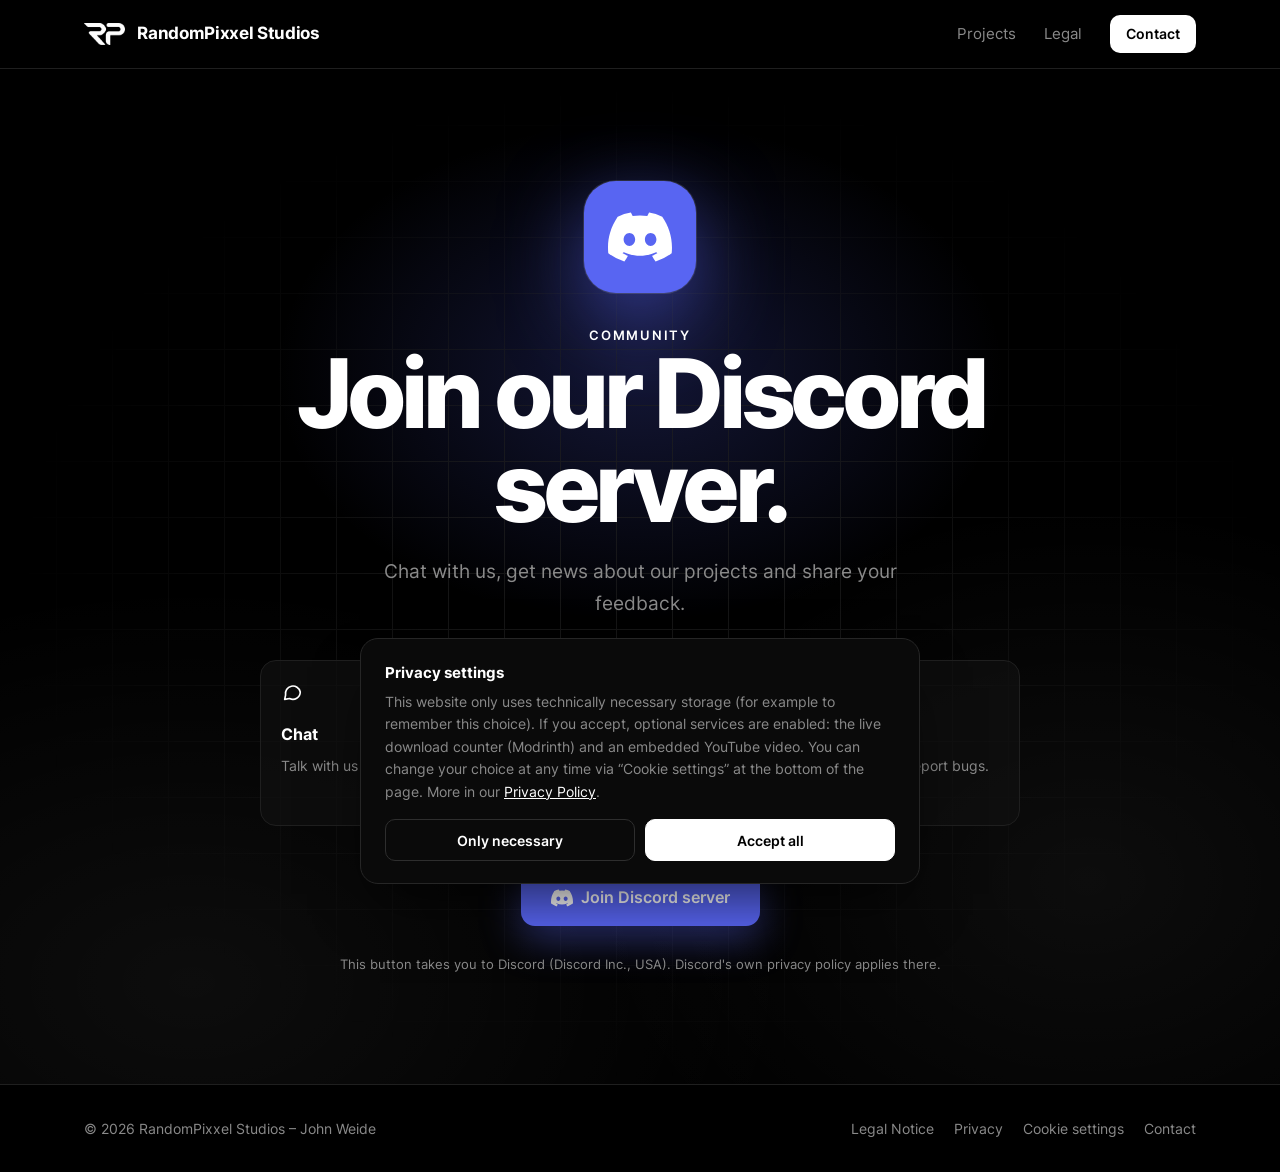
==== discord/index.html @ 53268e94 "Redesign Discord join page" ====
<!doctype html>
<html lang="en">
<head>
  <meta charset="utf-8">
  <meta name="viewport" content="width=device-width,initial-scale=1">
  <title>Join our Discord – RandomPixxel Studios</title>
  <meta name="description" content="Join the RandomPixxel Studios Discord server.">
  <meta name="theme-color" content="#000000">
  <meta property="og:type" content="website">
  <meta property="og:site_name" content="RandomPixxel Studios">
  <meta property="og:title" content="Join our Discord – RandomPixxel Studios">
  <meta property="og:description" content="Join the RandomPixxel Studios Discord server.">
  <meta property="og:url" content="https://randompixelstudios.github.io/discord/">
  <meta property="og:image" content="https://randompixelstudios.github.io/assets/og-image.jpg">
  <meta property="og:image:width" content="1200">
  <meta property="og:image:height" content="630">
  <meta name="twitter:card" content="summary_large_image">
  <link rel="canonical" href="https://randompixelstudios.github.io/discord/">
  <link rel="stylesheet" href="/assets/fonts.css">
  <link rel="stylesheet" href="/style.css?v=9">
  <link rel="icon" href="/assets/favicon.png">
  <script src="/assets/consent.js?v=3" defer></script>
  <script src="/assets/menu.js?v=1" defer></script>
</head>
<body>
  <header>
    <div class="wrap">
      <a class="logo" href="/"><img src="/assets/logo.png" alt="RP">RandomPixxel Studios</a>
      <button class="menu" type="button" aria-label="Menu" aria-expanded="false"><svg viewBox="0 0 24 24"><path d="M4 7h16M4 12h16M4 17h16"/></svg></button>
      <nav>
        <a href="/#projects">Projects</a>
        <a href="/legal.html">Legal</a>
        <a class="btn sm" href="/#contact">Contact</a>
      </nav>
    </div>
  </header>

  <main>
    <section class="hero dc">
      <div class="bg"></div>
      <div class="wrap">
        <div class="dc-logo">
          <svg viewBox="0 0 24 24" aria-hidden="true"><path d="M20.32 4.37a19.8 19.8 0 0 0-4.89-1.52.07.07 0 0 0-.08.04c-.21.38-.44.87-.61 1.25a18.27 18.27 0 0 0-5.49 0 12.64 12.64 0 0 0-.62-1.25.08.08 0 0 0-.08-.04 19.74 19.74 0 0 0-4.89 1.52.07.07 0 0 0-.03.03C.53 9.05-.32 13.58.1 18.06a.08.08 0 0 0 .03.06 19.9 19.9 0 0 0 5.99 3.03.08.08 0 0 0 .08-.03c.46-.63.87-1.3 1.23-1.99a.08.08 0 0 0-.04-.11 13.1 13.1 0 0 1-1.87-.89.08.08 0 0 1-.01-.13l.37-.29a.07.07 0 0 1 .08-.01c3.93 1.79 8.18 1.79 12.06 0a.07.07 0 0 1 .08.01l.37.29a.08.08 0 0 1-.01.13c-.6.35-1.22.65-1.87.89a.08.08 0 0 0-.04.11c.36.7.77 1.36 1.23 1.99a.08.08 0 0 0 .08.03 19.84 19.84 0 0 0 6-3.03.08.08 0 0 0 .03-.05c.5-5.18-.84-9.67-3.55-13.66a.06.06 0 0 0-.03-.03zM8.02 15.33c-1.18 0-2.16-1.08-2.16-2.42 0-1.33.96-2.42 2.16-2.42 1.21 0 2.18 1.1 2.16 2.42 0 1.34-.96 2.42-2.16 2.42zm7.97 0c-1.18 0-2.15-1.08-2.15-2.42 0-1.33.95-2.42 2.15-2.42 1.21 0 2.18 1.1 2.16 2.42 0 1.34-.95 2.42-2.16 2.42z"/></svg>
        </div>
        <div class="kicker">Community</div>
        <h1>Join our Discord server.</h1>
        <p class="lead">Chat with us, get news about our projects and share your feedback.</p>
        <div class="dc-perks">
          <div class="dc-perk">
            <svg viewBox="0 0 24 24" aria-hidden="true"><path d="M21 12a8 8 0 0 1-11.6 7.1L4 20l1-4.6A8 8 0 1 1 21 12z"/></svg>
            <b>Chat</b>
            <span>Talk with us and other users.</span>
          </div>
          <div class="dc-perk">
            <svg viewBox="0 0 24 24" aria-hidden="true"><path d="M6 8a6 6 0 0 1 12 0c0 7 3 9 3 9H3s3-2 3-9"/><path d="M10.3 21a1.9 1.9 0 0 0 3.4 0"/></svg>
            <b>News</b>
            <span>Hear about updates to our projects.</span>
          </div>
          <div class="dc-perk">
            <svg viewBox="0 0 24 24" aria-hidden="true"><path d="M12 3l2.7 5.6 6.1.9-4.4 4.3 1 6.1L12 17l-5.4 2.9 1-6.1-4.4-4.3 6.1-.9z"/></svg>
            <b>Feedback</b>
            <span>Share ideas and report bugs.</span>
          </div>
        </div>
        <a class="btn dc-btn" href="https://discord.gg/CZ9Mr7epqj" rel="noopener">
          <svg viewBox="0 0 24 24" aria-hidden="true"><path d="M20.32 4.37a19.8 19.8 0 0 0-4.89-1.52.07.07 0 0 0-.08.04c-.21.38-.44.87-.61 1.25a18.27 18.27 0 0 0-5.49 0 12.64 12.64 0 0 0-.62-1.25.08.08 0 0 0-.08-.04 19.74 19.74 0 0 0-4.89 1.52.07.07 0 0 0-.03.03C.53 9.05-.32 13.58.1 18.06a.08.08 0 0 0 .03.06 19.9 19.9 0 0 0 5.99 3.03.08.08 0 0 0 .08-.03c.46-.63.87-1.3 1.23-1.99a.08.08 0 0 0-.04-.11 13.1 13.1 0 0 1-1.87-.89.08.08 0 0 1-.01-.13l.37-.29a.07.07 0 0 1 .08-.01c3.93 1.79 8.18 1.79 12.06 0a.07.07 0 0 1 .08.01l.37.29a.08.08 0 0 1-.01.13c-.6.35-1.22.65-1.87.89a.08.08 0 0 0-.04.11c.36.7.77 1.36 1.23 1.99a.08.08 0 0 0 .08.03 19.84 19.84 0 0 0 6-3.03.08.08 0 0 0 .03-.05c.5-5.18-.84-9.67-3.55-13.66a.06.06 0 0 0-.03-.03zM8.02 15.33c-1.18 0-2.16-1.08-2.16-2.42 0-1.33.96-2.42 2.16-2.42 1.21 0 2.18 1.1 2.16 2.42 0 1.34-.96 2.42-2.16 2.42zm7.97 0c-1.18 0-2.15-1.08-2.15-2.42 0-1.33.95-2.42 2.15-2.42 1.21 0 2.18 1.1 2.16 2.42 0 1.34-.95 2.42-2.16 2.42z"/></svg>
          Join Discord server
        </a>
        <br>
        <p class="notice">
          This button takes you to Discord (Discord Inc., USA). Discord's own
          <a href="https://discord.com/privacy">privacy policy</a> applies there.
        </p>
      </div>
    </section>
  </main>

  <footer>
    <div class="wrap">
      <span>© 2026 RandomPixxel Studios – John Weide</span>
      <nav>
        <a href="/legal.html#website">Legal Notice</a>
        <a href="/legal.html#website-privacy">Privacy</a>
        <a href="#" data-cookie-settings>Cookie settings</a>
        <a href="mailto:randompixxelstudios@gmail.com">Contact</a>
      </nav>
    </div>
  </footer>
</body>
</html>
---- assets/fonts.css ----
/* Inter (SIL Open Font License 1.1, see fonts/LICENSE.txt) – self-hosted, no third-party requests */
@font-face{font-family:"Inter";font-style:normal;font-weight:400;font-display:swap;src:url(/assets/fonts/inter-400.woff2) format("woff2")}
@font-face{font-family:"Inter";font-style:normal;font-weight:500;font-display:swap;src:url(/assets/fonts/inter-500.woff2) format("woff2")}
@font-face{font-family:"Inter";font-style:normal;font-weight:600;font-display:swap;src:url(/assets/fonts/inter-600.woff2) format("woff2")}
@font-face{font-family:"Inter";font-style:normal;font-weight:700;font-display:swap;src:url(/assets/fonts/inter-700.woff2) format("woff2")}
@font-face{font-family:"Inter";font-style:normal;font-weight:800;font-display:swap;src:url(/assets/fonts/inter-800.woff2) format("woff2")}
---- style.css ----
:root{--bg:#000000;--bg2:#0a0a0a;--bg3:#111111;--fg:#ffffff;--muted:#8a8a8a;--line:#1f1f1f;--accent:#ffffff;--accent2:#d4d4d8;--accent3:#a1a1aa;color-scheme:dark}
*{box-sizing:border-box}html{scroll-behavior:smooth}
body{margin:0;background:var(--bg);color:var(--fg);font:16px/1.65 "Inter",system-ui,sans-serif;-webkit-font-smoothing:antialiased}
a{color:inherit;text-decoration:none}img{display:block;max-width:100%}
.wrap{max-width:1160px;margin:0 auto;padding:0 24px}
header{position:sticky;top:0;z-index:10;backdrop-filter:saturate(180%) blur(16px);background:rgba(0,0,0,.72);border-bottom:1px solid var(--line)}
header .wrap{display:flex;justify-content:space-between;align-items:center;height:68px}
.logo{display:flex;align-items:center;gap:12px;font-weight:700;letter-spacing:-.02em;font-size:1.05rem}
.logo img{height:22px;width:auto}
header nav{display:flex;gap:28px;align-items:center}header nav a{color:var(--muted);font-size:.92rem;transition:color .2s}header nav a:hover{color:var(--fg)}
.btn{display:inline-flex;align-items:center;gap:8px;height:44px;padding:0 20px;border-radius:12px;background:var(--fg);color:var(--bg)!important;font-weight:600;font-size:.92rem;transition:transform .2s,opacity .2s}
.btn:hover{transform:translateY(-1px);opacity:.9}.btn.ghost{background:transparent;color:var(--fg)!important;border:1px solid #2e2e2e}.btn.sm{height:38px;padding:0 16px;font-size:.88rem;border-radius:10px}
.hero{position:relative;padding:128px 0 104px;overflow:hidden}
.hero .bg{position:absolute;inset:0;pointer-events:none;background:radial-gradient(600px 400px at 15% 10%,rgba(255,255,255,.06),transparent),radial-gradient(500px 380px at 85% 30%,rgba(255,255,255,.06),transparent),radial-gradient(500px 300px at 50% 100%,rgba(255,255,255,.06),transparent)}
.hero .bg::after{content:"";position:absolute;inset:0;background-image:linear-gradient(var(--line) 1px,transparent 1px),linear-gradient(90deg,var(--line) 1px,transparent 1px);background-size:56px 56px;-webkit-mask-image:radial-gradient(ellipse at center,#000 20%,transparent 70%);mask-image:radial-gradient(ellipse at center,#000 20%,transparent 70%);opacity:.7}
.hero .wrap{position:relative}
h1{font-size:clamp(3rem,8vw,6rem);line-height:.98;letter-spacing:-.055em;margin:0 0 26px;max-width:900px;font-weight:800}
.grad{color:var(--muted)}
.lead{font-size:1.2rem;color:var(--muted);max-width:580px;margin:0}
section{padding:104px 0}
.kicker{font-size:.8rem;font-weight:600;letter-spacing:.14em;text-transform:uppercase;color:var(--accent)}
h2{font-size:clamp(2rem,4.5vw,3rem);letter-spacing:-.04em;line-height:1.08;margin:12px 0 16px}
.sub{color:var(--muted);max-width:560px;margin:0 0 48px;font-size:1.05rem}
.featured{display:grid;grid-template-columns:.85fr 1.15fr;border:1px solid var(--line);border-radius:28px;overflow:hidden;background:var(--bg2);transition:border-color .3s,transform .3s;margin-bottom:20px}
.featured:hover{border-color:#3a3a3a;transform:translateY(-3px)}
.featured .txt{padding:44px;display:flex;flex-direction:column;gap:18px}
.featured .top{display:flex;align-items:center;gap:14px}.featured .top img{width:56px;height:56px;border-radius:14px}
.tags{display:flex;gap:8px;flex-wrap:wrap}.tag{font-size:.75rem;color:var(--muted);border:1px solid var(--line);border-radius:999px;padding:3px 11px}
.featured h3{margin:0;font-size:1.6rem;letter-spacing:-.03em}.featured p{margin:0;color:var(--muted)}
.featured .links{margin-top:auto;display:flex;gap:10px;flex-wrap:wrap;padding-top:8px}
.featured .pic{position:relative;min-height:340px;background:var(--bg3)}.featured .pic img{position:absolute;inset:0;width:100%;height:100%;object-fit:cover}
.featured .pic.contain{display:grid;place-items:center;padding:40px;background:radial-gradient(circle at 50% 50%,rgba(255,255,255,.06),transparent 70%),var(--bg3)}
.featured .pic.contain img{position:static;width:auto;height:auto;max-width:100%;object-fit:contain;image-rendering:pixelated}
.stat{font-size:.85rem;color:var(--muted)}.stat b{color:var(--fg)}
.contact{position:relative;border-radius:28px;padding:64px 48px;text-align:center;overflow:hidden;background:var(--bg2);border:1px solid var(--line)}
.contact::before{content:"";position:absolute;inset:0;background:radial-gradient(500px 260px at 50% 0%,rgba(255,255,255,.06),transparent);pointer-events:none}
.contact>*{position:relative}.contact .sub{margin:0 auto 32px}
.kofi{margin:24px 0 0;display:flex;justify-content:center}
footer{border-top:1px solid var(--line);padding:32px 0;color:var(--muted);font-size:.88rem}
footer .wrap{display:flex;justify-content:space-between;flex-wrap:wrap;gap:12px}footer nav{display:flex;gap:20px;flex-wrap:wrap}footer a:hover{color:var(--fg)}
.legal{max-width:820px;padding:64px 24px 104px}.legal h1{font-size:clamp(2.2rem,5vw,3rem);margin-bottom:28px}
.tabs{display:flex;gap:6px;padding:6px;border:1px solid var(--line);border-radius:14px;background:var(--bg2);margin-bottom:48px;overflow-x:auto;position:sticky;top:80px;z-index:5}
.tabs a{flex:1;white-space:nowrap;text-align:center;padding:10px 16px;border-radius:10px;color:var(--muted);font-weight:500;font-size:.92rem;transition:background .2s,color .2s}
.tabs a:hover{color:var(--fg)}.tabs a.on{background:var(--bg3);color:var(--fg);box-shadow:inset 0 0 0 1px #2e2e2e}
.panel h2{font-size:1.9rem;margin:0 0 6px}.panel h2:not(:first-child){margin-top:64px;padding-top:48px;border-top:1px solid var(--line)}
.panel h3{margin:32px 0 8px;font-size:1.08rem;letter-spacing:-.01em}
.panel p,.panel li{color:var(--muted)}.panel a{color:var(--accent)}.panel .meta{font-size:.88rem;margin-bottom:24px}
.js .panel{display:none}.js .panel.on{display:block}
.featured .links{align-items:center}
a.pic{display:block}
.play img{height:58px;width:auto;margin:-9px -6px}
.soon{font-size:1.1rem;font-weight:600;color:var(--fg)!important}
.pic.video{display:grid;place-items:center;aspect-ratio:16/9;min-height:0}
.pic.video iframe{position:absolute;inset:0;width:100%;height:100%;border:0}
.yt-placeholder{padding:32px;text-align:center;display:grid;gap:16px;justify-items:center;max-width:380px}
.yt-placeholder p{margin:0;color:var(--muted);font-size:.92rem}
.menu{display:none;width:40px;height:40px;padding:8px;border:1px solid var(--line);border-radius:10px;background:transparent;cursor:pointer}
.menu svg{width:100%;height:100%;stroke:var(--fg);stroke-width:2;stroke-linecap:round;fill:none}
.notfound{min-height:60vh;display:grid;align-content:center;padding:96px 0}
.notfound .lead{margin:0 0 32px}
@media(max-width:880px){.featured{grid-template-columns:1fr}.featured .pic{min-height:220px;order:-1}.menu{display:block}header nav{display:none}header.open nav{display:flex;position:absolute;top:68px;left:0;right:0;flex-direction:column;align-items:stretch;gap:4px;padding:12px 24px 20px;background:#000;border-bottom:1px solid var(--line)}header.open nav a{padding:10px 0;font-size:1rem}header.open nav .btn{justify-content:center;margin-top:8px}.hero{padding:88px 0 64px}section{padding:72px 0}.featured .txt{padding:28px}.contact{padding:40px 24px}}
.notice{font-size:.8rem;color:var(--muted);border-left:2px solid #3a3a3a;padding:2px 0 2px 12px}
.panel .notice{margin:0 0 8px}
.dc{text-align:center;padding:112px 0 96px;min-height:calc(100vh - 140px);display:grid;align-content:center}
.dc .bg{background:radial-gradient(520px 360px at 50% 30%,rgba(88,101,242,.22),transparent 70%),radial-gradient(600px 400px at 15% 90%,rgba(255,255,255,.05),transparent),radial-gradient(500px 380px at 85% 80%,rgba(255,255,255,.05),transparent)}
.dc h1{margin:0 auto 22px}.dc .lead{margin:0 auto 40px}
.dc-logo{width:112px;height:112px;margin:0 auto 32px;display:grid;place-items:center;border-radius:32px;background:#5865f2;box-shadow:0 0 0 1px rgba(255,255,255,.12),0 24px 80px rgba(88,101,242,.55);animation:dc-float 5s ease-in-out infinite}
.dc-logo svg{width:64px;height:64px;fill:#fff}
@keyframes dc-float{0%,100%{transform:translateY(0) rotate(-3deg)}50%{transform:translateY(-12px) rotate(3deg)}}
.dc-perks{display:grid;grid-template-columns:repeat(3,1fr);gap:16px;max-width:760px;margin:0 auto 44px;text-align:left}
.dc-perk{background:rgba(17,17,17,.7);border:1px solid var(--line);border-radius:16px;padding:20px;transition:border-color .2s,transform .2s}
.dc-perk:hover{border-color:#3a3a3a;transform:translateY(-2px)}
.dc-perk svg{width:22px;height:22px;stroke:var(--fg);fill:none;stroke-width:1.8;stroke-linecap:round;stroke-linejoin:round;margin-bottom:12px}
.dc-perk b{display:block;font-size:.98rem;margin-bottom:4px}.dc-perk span{color:var(--muted);font-size:.88rem;line-height:1.5}
.btn.dc-btn{height:56px;padding:0 30px;font-size:1.02rem;border-radius:14px;background:#5865f2;color:#fff!important;box-shadow:0 12px 40px rgba(88,101,242,.45)}
.btn.dc-btn svg{width:22px;height:22px;fill:#fff}
.dc .notice{display:inline-block;margin-top:28px;border:0;padding:0}
@media(max-width:700px){.dc{padding:72px 0 64px}.dc-perks{grid-template-columns:1fr}.dc-logo{width:92px;height:92px;border-radius:26px}.dc-logo svg{width:52px;height:52px}}
@media(prefers-reduced-motion:reduce){.dc-logo{animation:none}}
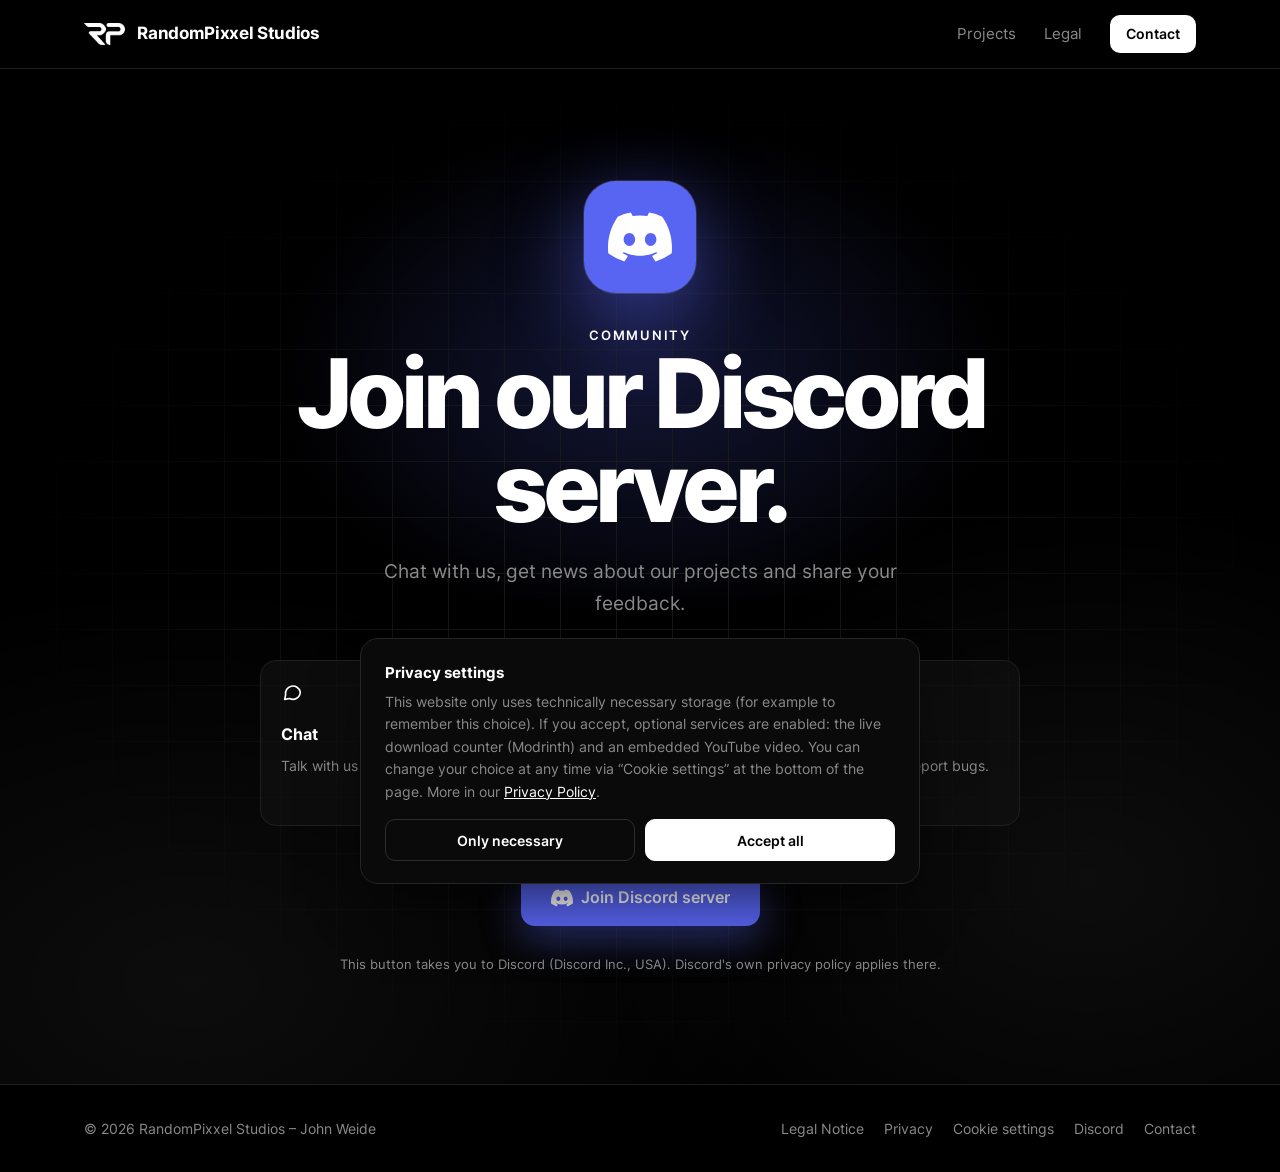
==== commit 0c10193e: "Accessibility, SEO and asset improvements" ====
--- a/discord/index.html
+++ b/discord/index.html
@@ -17,15 +17,17 @@
   <meta name="twitter:card" content="summary_large_image">
   <link rel="canonical" href="https://randompixelstudios.github.io/discord/">
   <link rel="stylesheet" href="/assets/fonts.css">
-  <link rel="stylesheet" href="/style.css?v=9">
+  <link rel="stylesheet" href="/style.css?v=10">
   <link rel="icon" href="/assets/favicon.png">
+  <link rel="apple-touch-icon" href="/assets/apple-touch-icon.png">
   <script src="/assets/consent.js?v=3" defer></script>
   <script src="/assets/menu.js?v=1" defer></script>
 </head>
 <body>
+  <a class="skip" href="#main">Skip to content</a>
   <header>
     <div class="wrap">
-      <a class="logo" href="/"><img src="/assets/logo.png" alt="RP">RandomPixxel Studios</a>
+      <a class="logo" href="/"><img src="/assets/logo.png" alt="" width="41" height="22">RandomPixxel Studios</a>
       <button class="menu" type="button" aria-label="Menu" aria-expanded="false"><svg viewBox="0 0 24 24"><path d="M4 7h16M4 12h16M4 17h16"/></svg></button>
       <nav>
         <a href="/#projects">Projects</a>
@@ -35,7 +37,7 @@
     </div>
   </header>
 
-  <main>
+  <main id="main">
     <section class="hero dc">
       <div class="bg"></div>
       <div class="wrap">
@@ -82,6 +84,7 @@
         <a href="/legal.html#website">Legal Notice</a>
         <a href="/legal.html#website-privacy">Privacy</a>
         <a href="#" data-cookie-settings>Cookie settings</a>
+        <a href="/discord/">Discord</a>
         <a href="mailto:randompixxelstudios@gmail.com">Contact</a>
       </nav>
     </div>
--- a/style.css
+++ b/style.css
@@ -77,3 +77,7 @@
 .dc .notice{display:inline-block;margin-top:28px;border:0;padding:0}
 @media(max-width:700px){.dc{padding:72px 0 64px}.dc-perks{grid-template-columns:1fr}.dc-logo{width:92px;height:92px;border-radius:26px}.dc-logo svg{width:52px;height:52px}}
 @media(prefers-reduced-motion:reduce){.dc-logo{animation:none}}
+.skip{position:absolute;left:16px;top:-60px;z-index:20;padding:10px 16px;border-radius:10px;background:var(--fg);color:var(--bg);font-weight:600}.skip:focus{top:12px}
+:focus-visible{outline:2px solid var(--fg);outline-offset:3px}
+.pixelated{image-rendering:pixelated}.kofi img{height:36px;width:auto;border:0}
+@media(prefers-reduced-motion:reduce){html{scroll-behavior:auto}*,*::before,*::after{transition:none!important;animation:none!important}}
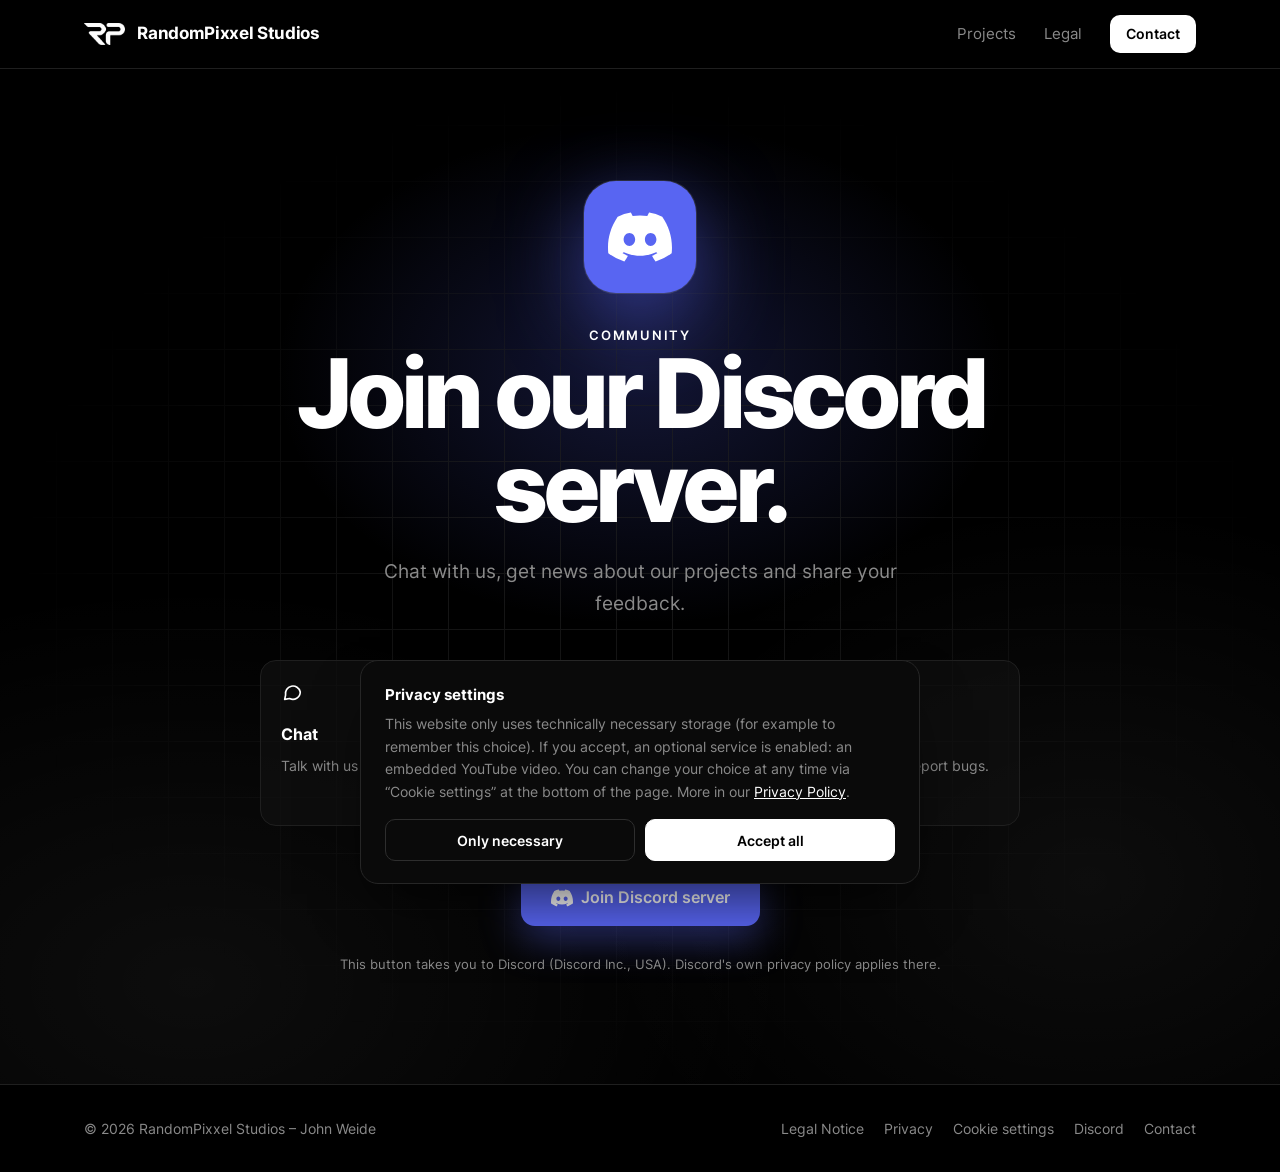
==== commit 85eb13b4: "Scroll reveal, back-to-top, print styles, security.txt, static download count, CI checks" ====
--- a/discord/index.html
+++ b/discord/index.html
@@ -17,10 +17,10 @@
   <meta name="twitter:card" content="summary_large_image">
   <link rel="canonical" href="https://randompixelstudios.github.io/discord/">
   <link rel="stylesheet" href="/assets/fonts.css">
-  <link rel="stylesheet" href="/style.css?v=10">
+  <link rel="stylesheet" href="/style.css?v=12">
   <link rel="icon" href="/assets/favicon.png">
   <link rel="apple-touch-icon" href="/assets/apple-touch-icon.png">
-  <script src="/assets/consent.js?v=3" defer></script>
+  <script src="/assets/consent.js?v=4" defer></script>
   <script src="/assets/menu.js?v=1" defer></script>
 </head>
 <body>
@@ -29,7 +29,7 @@
     <div class="wrap">
       <a class="logo" href="/"><img src="/assets/logo.png" alt="" width="41" height="22">RandomPixxel Studios</a>
       <button class="menu" type="button" aria-label="Menu" aria-expanded="false"><svg viewBox="0 0 24 24"><path d="M4 7h16M4 12h16M4 17h16"/></svg></button>
-      <nav>
+      <nav aria-label="Main">
         <a href="/#projects">Projects</a>
         <a href="/legal.html">Legal</a>
         <a class="btn sm" href="/#contact">Contact</a>
@@ -80,11 +80,11 @@
   <footer>
     <div class="wrap">
       <span>© 2026 RandomPixxel Studios – John Weide</span>
-      <nav>
+      <nav aria-label="Footer">
         <a href="/legal.html#website">Legal Notice</a>
         <a href="/legal.html#website-privacy">Privacy</a>
         <a href="#" data-cookie-settings>Cookie settings</a>
-        <a href="/discord/">Discord</a>
+        <a href="/discord/" aria-current="page">Discord</a>
         <a href="mailto:randompixxelstudios@gmail.com">Contact</a>
       </nav>
     </div>
--- a/style.css
+++ b/style.css
@@ -56,8 +56,11 @@
 .yt-placeholder p{margin:0;color:var(--muted);font-size:.92rem}
 .menu{display:none;width:40px;height:40px;padding:8px;border:1px solid var(--line);border-radius:10px;background:transparent;cursor:pointer}
 .menu svg{width:100%;height:100%;stroke:var(--fg);stroke-width:2;stroke-linecap:round;fill:none}
-.notfound{min-height:60vh;display:grid;align-content:center;padding:96px 0}
-.notfound .lead{margin:0 0 32px}
+.notfound{min-height:calc(100vh - 140px);display:grid;align-content:center;padding:96px 0;text-align:center}
+.notfound h1,.notfound .lead{margin-left:auto;margin-right:auto}.notfound .lead{margin-bottom:36px}
+.nf-code{font-size:clamp(7rem,24vw,15rem);font-weight:800;line-height:.9;letter-spacing:-.06em;margin-bottom:24px;color:transparent;-webkit-text-stroke:2px #3a3a3a;text-shadow:6px 6px 0 var(--bg3);animation:nf-glitch 4s steps(1) infinite}
+.nf-links{display:flex;gap:10px;flex-wrap:wrap;justify-content:center}
+@keyframes nf-glitch{0%,92%,100%{transform:none}93%{transform:translate(-4px,2px)}95%{transform:translate(4px,-2px)}97%{transform:translate(-2px,0)}}
 @media(max-width:880px){.featured{grid-template-columns:1fr}.featured .pic{min-height:220px;order:-1}.menu{display:block}header nav{display:none}header.open nav{display:flex;position:absolute;top:68px;left:0;right:0;flex-direction:column;align-items:stretch;gap:4px;padding:12px 24px 20px;background:#000;border-bottom:1px solid var(--line)}header.open nav a{padding:10px 0;font-size:1rem}header.open nav .btn{justify-content:center;margin-top:8px}.hero{padding:88px 0 64px}section{padding:72px 0}.featured .txt{padding:28px}.contact{padding:40px 24px}}
 .notice{font-size:.8rem;color:var(--muted);border-left:2px solid #3a3a3a;padding:2px 0 2px 12px}
 .panel .notice{margin:0 0 8px}
@@ -81,3 +84,16 @@
 :focus-visible{outline:2px solid var(--fg);outline-offset:3px}
 .pixelated{image-rendering:pixelated}.kofi img{height:36px;width:auto;border:0}
 @media(prefers-reduced-motion:reduce){html{scroll-behavior:auto}*,*::before,*::after{transition:none!important;animation:none!important}}
+.featured.reveal{opacity:0;transform:translateY(28px);transition:opacity .7s ease,transform .7s ease,border-color .3s}.featured.reveal.in{opacity:1;transform:none}.featured.reveal.in:hover{transform:translateY(-3px)}
+header nav a[aria-current="page"]{color:var(--fg)}
+.totop{position:fixed;right:20px;bottom:20px;z-index:9;width:46px;height:46px;display:grid;place-items:center;border-radius:12px;border:1px solid #2e2e2e;background:rgba(10,10,10,.85);backdrop-filter:blur(8px);cursor:pointer;opacity:0;visibility:hidden;transform:translateY(8px);transition:opacity .2s,transform .2s,visibility .2s}
+.totop.show{opacity:1;visibility:visible;transform:none}.totop:hover{border-color:#555}
+.totop svg{width:20px;height:20px;stroke:var(--fg);stroke-width:2;fill:none;stroke-linecap:round;stroke-linejoin:round}
+@media print{
+  :root{--bg:#fff;--bg2:#fff;--bg3:#fff;--fg:#000;--muted:#222;--line:#ccc;--accent:#000;color-scheme:light}
+  body{background:#fff;color:#000;font-size:11pt}
+  header,footer,.tabs,.skip,.totop,.rp-cc{display:none!important}
+  .js .panel{display:block!important}.legal{padding:0;max-width:none}
+  .panel h2:not(:first-child),#p-cdm,#p-xtoxray{break-before:page}
+  .panel a{text-decoration:underline}
+}
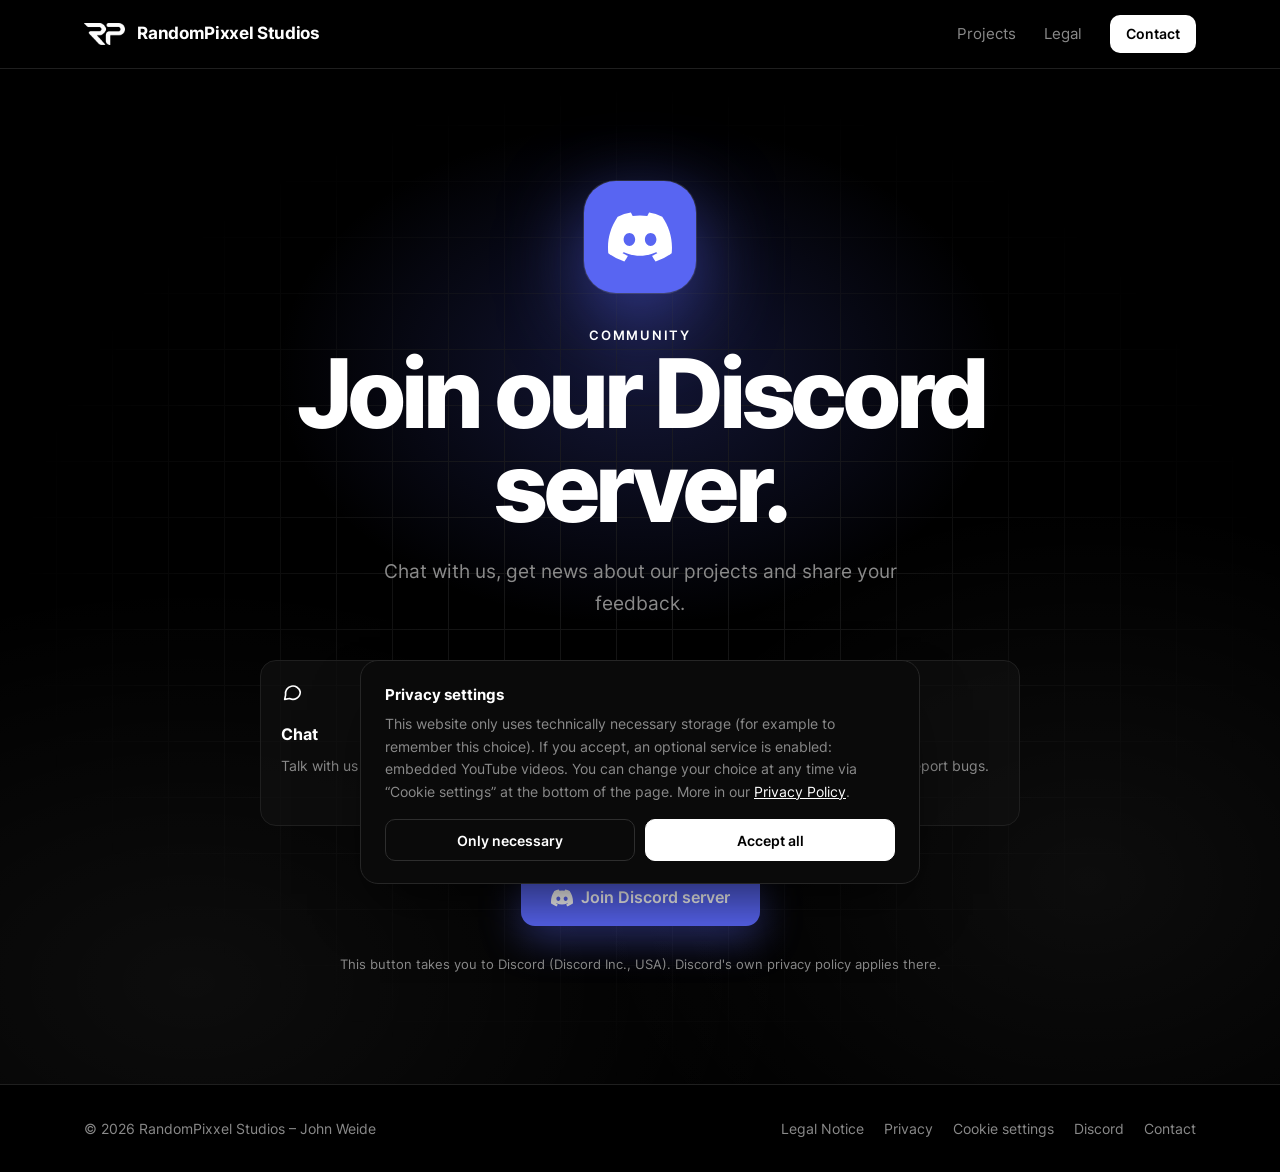
==== commit f9a3a421: "X To Xray: image slideshow and videos" ====
--- a/discord/index.html
+++ b/discord/index.html
@@ -17,10 +17,10 @@
   <meta name="twitter:card" content="summary_large_image">
   <link rel="canonical" href="https://randompixelstudios.github.io/discord/">
   <link rel="stylesheet" href="/assets/fonts.css">
-  <link rel="stylesheet" href="/style.css?v=12">
+  <link rel="stylesheet" href="/style.css?v=14">
   <link rel="icon" href="/assets/favicon.png">
   <link rel="apple-touch-icon" href="/assets/apple-touch-icon.png">
-  <script src="/assets/consent.js?v=4" defer></script>
+  <script src="/assets/consent.js?v=5" defer></script>
   <script src="/assets/menu.js?v=1" defer></script>
 </head>
 <body>
--- a/style.css
+++ b/style.css
@@ -97,3 +97,10 @@
   .panel h2:not(:first-child),#p-cdm,#p-xtoxray{break-before:page}
   .panel a{text-decoration:underline}
 }
+.slides img{opacity:0;transition:opacity .8s ease}.slides img.on{opacity:1}
+.slides .dots{position:absolute;left:0;right:0;bottom:14px;display:flex;justify-content:center;gap:8px;z-index:1}
+.slides .dots button{width:9px;height:9px;padding:0;border-radius:50%;border:0;background:rgba(255,255,255,.45);cursor:pointer;transition:background .2s,transform .2s}
+.slides .dots button.on{background:#fff;transform:scale(1.25)}
+.videos{display:grid;grid-template-columns:1fr 1fr;gap:20px;margin:-4px 0 20px}
+.videos .pic{position:relative;border:1px solid var(--line);border-radius:20px;overflow:hidden;background:var(--bg3)}
+@media(max-width:700px){.videos{grid-template-columns:1fr}}
